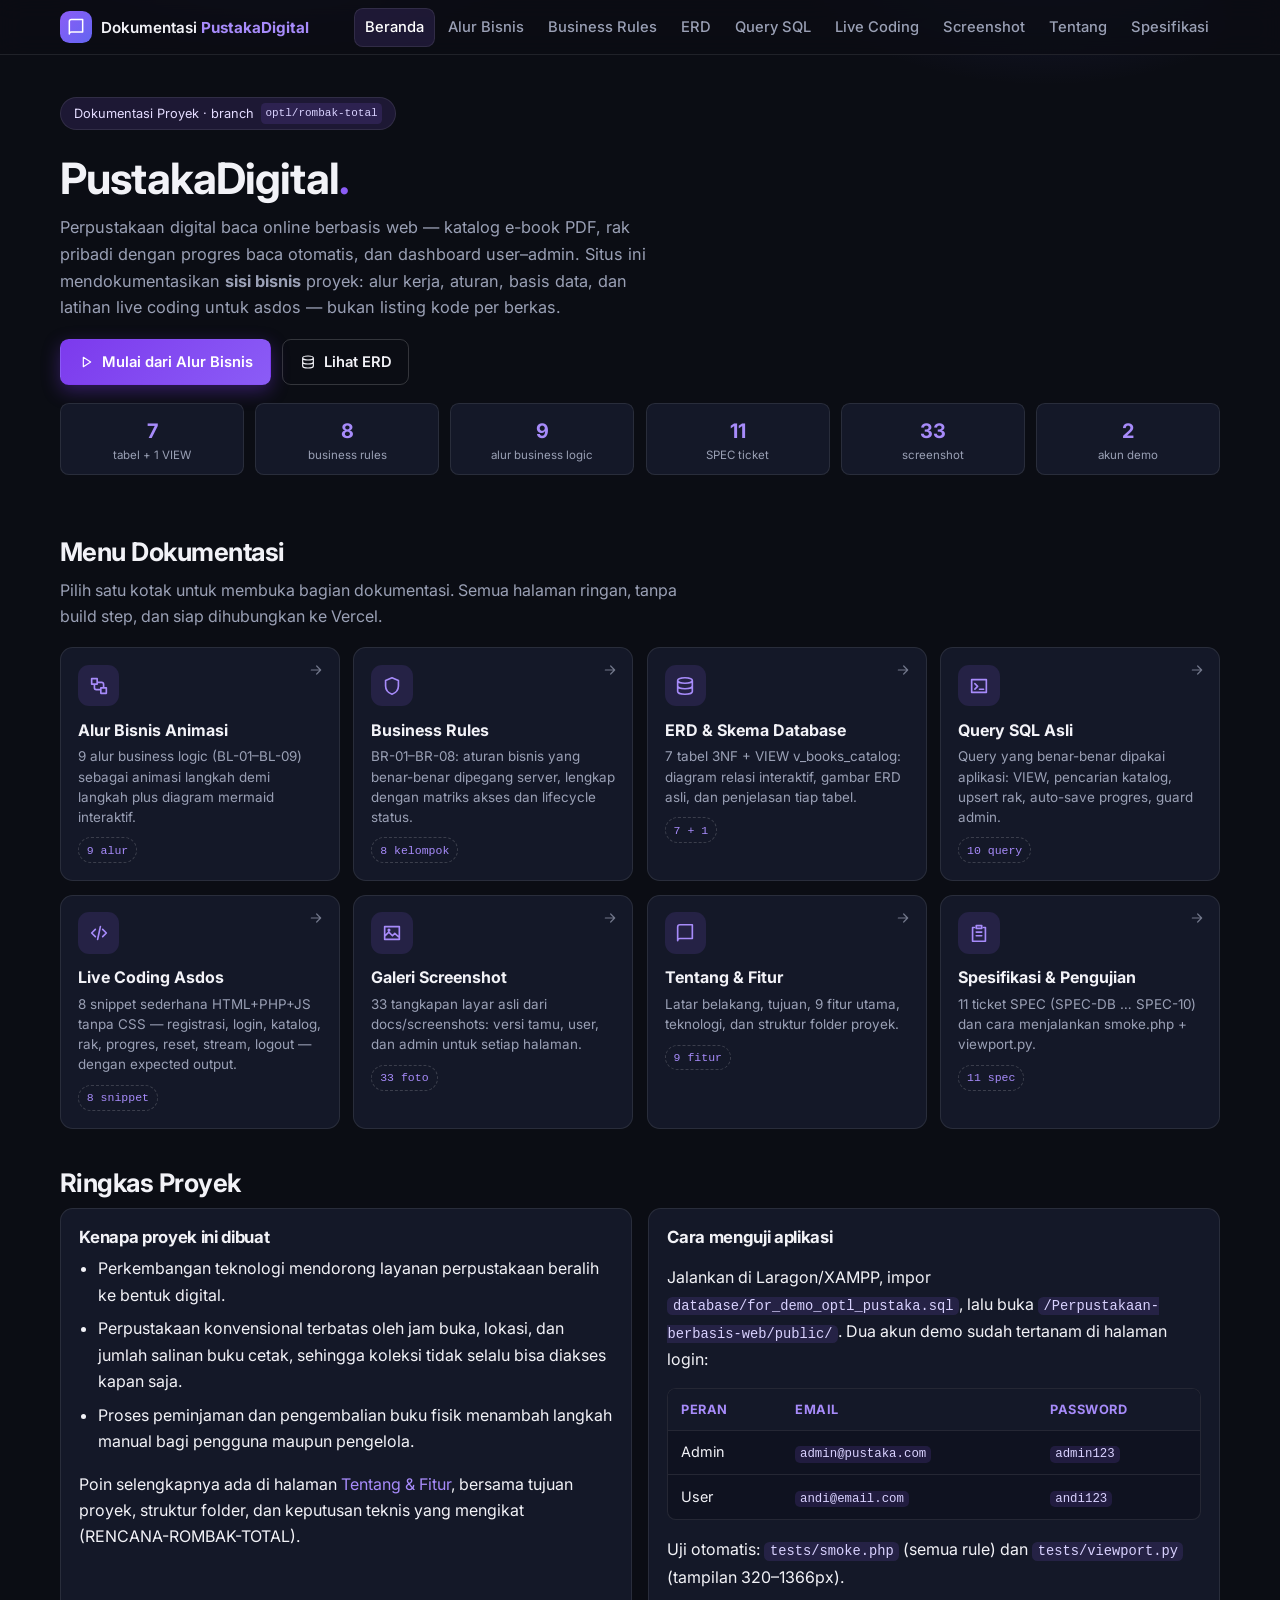
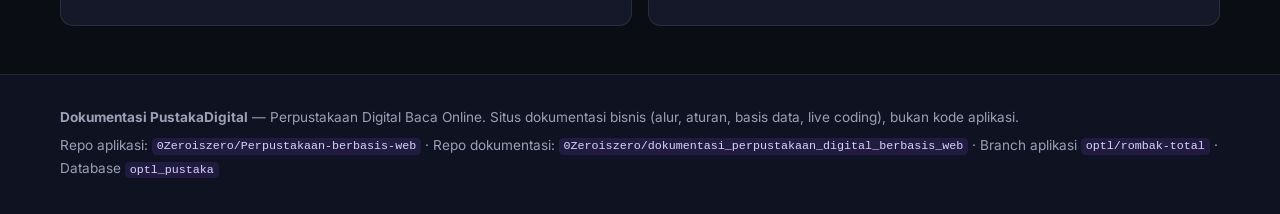
==== index.html @ a7b527aa "initial commit" ====
<!doctype html>
<html lang="id">
<head>
<meta charset="utf-8">
<meta name="viewport" content="width=device-width, initial-scale=1">
<title>Beranda — Dokumentasi PustakaDigital</title>
<meta name="description" content="Dokumentasi bisnis PustakaDigital: alur bisnis animasi, business rules, ERD, query SQL, live coding asdos, dan screenshot.">
<link rel="preconnect" href="https://fonts.googleapis.com">
<link rel="preconnect" href="https://fonts.gstatic.com" crossorigin>
<link rel="stylesheet" href="https://fonts.googleapis.com/css2?family=Inter:wght@400;500;600;700;800&display=swap">
<link rel="stylesheet" href="assets/style.css">
</head>
<body>
<a class="skip" href="#main">Lewati ke konten</a>
<header class="topbar">
  <div class="wrap bar">
    <a class="brand" href="index.html">
      <span class="brand-ic"><svg viewBox="0 0 24 24" width="20" height="20" fill="none" stroke="currentColor" stroke-width="1.8" stroke-linecap="round" stroke-linejoin="round" aria-hidden="true"><path d="M4 5.5A2.5 2.5 0 0 1 6.5 3H20v15H6.5A2.5 2.5 0 0 0 4 20.5zM20 18H6.5A2.5 2.5 0 0 0 4 20.5"/></svg></span>
      <span class="brand-tx">Dokumentasi <b>PustakaDigital</b></span>
    </a>
    <nav class="nav" id="nav" aria-label="Navigasi utama"><a href="index.html" aria-current="page">Beranda</a><a href="alur-bisnis.html">Alur Bisnis</a><a href="business-rules.html">Business Rules</a><a href="erd.html">ERD</a><a href="sql.html">Query SQL</a><a href="live-coding.html">Live Coding</a><a href="screenshots.html">Screenshot</a><a href="tentang.html">Tentang</a><a href="spesifikasi.html">Spesifikasi</a></nav>
    <button class="icon-btn nav-btn" id="navBtn" aria-expanded="false" aria-controls="nav" aria-label="Buka menu"><svg viewBox="0 0 24 24" width="18" height="18" fill="none" stroke="currentColor" stroke-width="1.8" stroke-linecap="round" stroke-linejoin="round" aria-hidden="true"><path d="M4 7h16M4 12h16M4 17h16"/></svg></button>
  </div>
</header>
<main id="main" class="wrap">

<section class="hero">
  <div class="hero-glow" aria-hidden="true"></div>
  <span class="badge-soft">Dokumentasi Proyek · branch <code>optl/rombak-total</code></span>
  <h1>PustakaDigital<span class="dot">.</span></h1>
  <p class="lead">Perpustakaan digital baca online berbasis web — katalog e-book PDF, rak pribadi
  dengan progres baca otomatis, dan dashboard user–admin. Situs ini mendokumentasikan
  <b>sisi bisnis</b> proyek: alur kerja, aturan, basis data, dan latihan live coding untuk asdos —
  bukan listing kode per berkas.</p>
  <div class="hero-cta">
    <a class="btn btn-primary" href="alur-bisnis.html"><svg viewBox="0 0 24 24" width="16" height="16" fill="none" stroke="currentColor" stroke-width="1.8" stroke-linecap="round" stroke-linejoin="round" aria-hidden="true"><path d="m8 5 11 7-11 7z"/></svg> Mulai dari Alur Bisnis</a>
    <a class="btn btn-outline" href="erd.html"><svg viewBox="0 0 24 24" width="16" height="16" fill="none" stroke="currentColor" stroke-width="1.8" stroke-linecap="round" stroke-linejoin="round" aria-hidden="true"><path d="M12 3c4.4 0 8 1.3 8 3s-3.6 3-8 3-8-1.3-8-3 3.6-3 8-3zM4 6v12c0 1.7 3.6 3 8 3s8-1.3 8-3V6M4 12c0 1.7 3.6 3 8 3s8-1.3 8-3"/></svg> Lihat ERD</a>
  </div>
  <div class="stats"><div class="stat"><b>7</b><small>tabel + 1 VIEW</small></div><div class="stat"><b>8</b><small>business rules</small></div><div class="stat"><b>9</b><small>alur business logic</small></div><div class="stat"><b>11</b><small>SPEC ticket</small></div><div class="stat"><b>33</b><small>screenshot</small></div><div class="stat"><b>2</b><small>akun demo</small></div></div>
</section>

<section class="sec">
  <h2>Menu Dokumentasi</h2>
  <p class="lead">Pilih satu kotak untuk membuka bagian dokumentasi. Semua halaman ringan, tanpa build step, dan siap dihubungkan ke Vercel.</p>
  <div class="menu-grid"><a class="menu-card" href="alur-bisnis.html"><span class="mc-ic"><svg viewBox="0 0 24 24" width="22" height="22" fill="none" stroke="currentColor" stroke-width="1.8" stroke-linecap="round" stroke-linejoin="round" aria-hidden="true"><path d="M4 4h6v6H4zM14 14h6v6h-6zM7 10v4a2 2 0 0 0 2 2h5M17 14v-4a2 2 0 0 0-2-2h-5"/></svg></span><span class="mc-tx"><b>Alur Bisnis Animasi</b><small>9 alur business logic (BL-01–BL-09) sebagai animasi langkah demi langkah plus diagram mermaid interaktif.</small></span><span class="mc-badge">9 alur</span><svg viewBox="0 0 24 24" width="16" height="16" fill="none" stroke="currentColor" stroke-width="1.8" stroke-linecap="round" stroke-linejoin="round" aria-hidden="true"><path d="M5 12h14m-6-6 6 6-6 6"/></svg></a><a class="menu-card" href="business-rules.html"><span class="mc-ic"><svg viewBox="0 0 24 24" width="22" height="22" fill="none" stroke="currentColor" stroke-width="1.8" stroke-linecap="round" stroke-linejoin="round" aria-hidden="true"><path d="M12 3 5 6v6c0 4.5 3 7.5 7 9 4-1.5 7-4.5 7-9V6z"/></svg></span><span class="mc-tx"><b>Business Rules</b><small>BR-01–BR-08: aturan bisnis yang benar-benar dipegang server, lengkap dengan matriks akses dan lifecycle status.</small></span><span class="mc-badge">8 kelompok</span><svg viewBox="0 0 24 24" width="16" height="16" fill="none" stroke="currentColor" stroke-width="1.8" stroke-linecap="round" stroke-linejoin="round" aria-hidden="true"><path d="M5 12h14m-6-6 6 6-6 6"/></svg></a><a class="menu-card" href="erd.html"><span class="mc-ic"><svg viewBox="0 0 24 24" width="22" height="22" fill="none" stroke="currentColor" stroke-width="1.8" stroke-linecap="round" stroke-linejoin="round" aria-hidden="true"><path d="M12 3c4.4 0 8 1.3 8 3s-3.6 3-8 3-8-1.3-8-3 3.6-3 8-3zM4 6v12c0 1.7 3.6 3 8 3s8-1.3 8-3V6M4 12c0 1.7 3.6 3 8 3s8-1.3 8-3"/></svg></span><span class="mc-tx"><b>ERD & Skema Database</b><small>7 tabel 3NF + VIEW v_books_catalog: diagram relasi interaktif, gambar ERD asli, dan penjelasan tiap tabel.</small></span><span class="mc-badge">7 + 1</span><svg viewBox="0 0 24 24" width="16" height="16" fill="none" stroke="currentColor" stroke-width="1.8" stroke-linecap="round" stroke-linejoin="round" aria-hidden="true"><path d="M5 12h14m-6-6 6 6-6 6"/></svg></a><a class="menu-card" href="sql.html"><span class="mc-ic"><svg viewBox="0 0 24 24" width="22" height="22" fill="none" stroke="currentColor" stroke-width="1.8" stroke-linecap="round" stroke-linejoin="round" aria-hidden="true"><path d="M4 5h16v14H4zM7.5 9.5l3 3-3 3M12.5 15.5H17"/></svg></span><span class="mc-tx"><b>Query SQL Asli</b><small>Query yang benar-benar dipakai aplikasi: VIEW, pencarian katalog, upsert rak, auto-save progres, guard admin.</small></span><span class="mc-badge">10 query</span><svg viewBox="0 0 24 24" width="16" height="16" fill="none" stroke="currentColor" stroke-width="1.8" stroke-linecap="round" stroke-linejoin="round" aria-hidden="true"><path d="M5 12h14m-6-6 6 6-6 6"/></svg></a><a class="menu-card" href="live-coding.html"><span class="mc-ic"><svg viewBox="0 0 24 24" width="22" height="22" fill="none" stroke="currentColor" stroke-width="1.8" stroke-linecap="round" stroke-linejoin="round" aria-hidden="true"><path d="m8 8-4 4 4 4M16 8l4 4-4 4M13.5 5l-3 14"/></svg></span><span class="mc-tx"><b>Live Coding Asdos</b><small>8 snippet sederhana HTML+PHP+JS tanpa CSS — registrasi, login, katalog, rak, progres, reset, stream, logout — dengan expected output.</small></span><span class="mc-badge">8 snippet</span><svg viewBox="0 0 24 24" width="16" height="16" fill="none" stroke="currentColor" stroke-width="1.8" stroke-linecap="round" stroke-linejoin="round" aria-hidden="true"><path d="M5 12h14m-6-6 6 6-6 6"/></svg></a><a class="menu-card" href="screenshots.html"><span class="mc-ic"><svg viewBox="0 0 24 24" width="22" height="22" fill="none" stroke="currentColor" stroke-width="1.8" stroke-linecap="round" stroke-linejoin="round" aria-hidden="true"><path d="M4 5h16v14H4zM4 15.5 8.5 11l4 4 2.5-2.5L19 16M9.5 8.8a.8.8 0 1 1-1.6 0 .8.8 0 0 1 1.6 0z"/></svg></span><span class="mc-tx"><b>Galeri Screenshot</b><small>33 tangkapan layar asli dari docs/screenshots: versi tamu, user, dan admin untuk setiap halaman.</small></span><span class="mc-badge">33 foto</span><svg viewBox="0 0 24 24" width="16" height="16" fill="none" stroke="currentColor" stroke-width="1.8" stroke-linecap="round" stroke-linejoin="round" aria-hidden="true"><path d="M5 12h14m-6-6 6 6-6 6"/></svg></a><a class="menu-card" href="tentang.html"><span class="mc-ic"><svg viewBox="0 0 24 24" width="22" height="22" fill="none" stroke="currentColor" stroke-width="1.8" stroke-linecap="round" stroke-linejoin="round" aria-hidden="true"><path d="M4 5.5A2.5 2.5 0 0 1 6.5 3H20v15H6.5A2.5 2.5 0 0 0 4 20.5zM20 18H6.5A2.5 2.5 0 0 0 4 20.5"/></svg></span><span class="mc-tx"><b>Tentang & Fitur</b><small>Latar belakang, tujuan, 9 fitur utama, teknologi, dan struktur folder proyek.</small></span><span class="mc-badge">9 fitur</span><svg viewBox="0 0 24 24" width="16" height="16" fill="none" stroke="currentColor" stroke-width="1.8" stroke-linecap="round" stroke-linejoin="round" aria-hidden="true"><path d="M5 12h14m-6-6 6 6-6 6"/></svg></a><a class="menu-card" href="spesifikasi.html"><span class="mc-ic"><svg viewBox="0 0 24 24" width="22" height="22" fill="none" stroke="currentColor" stroke-width="1.8" stroke-linecap="round" stroke-linejoin="round" aria-hidden="true"><path d="M9 4h6v3H9zM7 6H5v15h14V6h-2M9 11h6M9 15h6"/></svg></span><span class="mc-tx"><b>Spesifikasi & Pengujian</b><small>11 ticket SPEC (SPEC-DB … SPEC-10) dan cara menjalankan smoke.php + viewport.py.</small></span><span class="mc-badge">11 spec</span><svg viewBox="0 0 24 24" width="16" height="16" fill="none" stroke="currentColor" stroke-width="1.8" stroke-linecap="round" stroke-linejoin="round" aria-hidden="true"><path d="M5 12h14m-6-6 6 6-6 6"/></svg></a></div>
</section>

<section class="sec">
  <h2>Ringkas Proyek</h2>
  <div class="cols-2">
    <div class="card pad">
      <h3>Kenapa proyek ini dibuat</h3>
      <ul class="plain"><li>Perkembangan teknologi mendorong layanan perpustakaan beralih ke bentuk digital.</li><li>Perpustakaan konvensional terbatas oleh jam buka, lokasi, dan jumlah salinan buku cetak, sehingga koleksi tidak selalu bisa diakses kapan saja.</li><li>Proses peminjaman dan pengembalian buku fisik menambah langkah manual bagi pengguna maupun pengelola.</li></ul>
      <p>Poin selengkapnya ada di halaman <a href="tentang.html">Tentang &amp; Fitur</a>, bersama tujuan
      proyek, struktur folder, dan keputusan teknis yang mengikat (RENCANA-ROMBAK-TOTAL).</p>
    </div>
    <div class="card pad">
      <h3>Cara menguji aplikasi</h3>
      <p>Jalankan di Laragon/XAMPP, impor <code>database/for_demo_optl_pustaka.sql</code>, lalu buka
      <code>/Perpustakaan-berbasis-web/public/</code>. Dua akun demo sudah tertanam di halaman login:</p>
      <div class="table-wrap"><table>
        <thead><tr><th>Peran</th><th>Email</th><th>Password</th></tr></thead>
        <tbody>
          <tr><td>Admin</td><td><code>admin@pustaka.com</code></td><td><code>admin123</code></td></tr>
          <tr><td>User</td><td><code>andi@email.com</code></td><td><code>andi123</code></td></tr>
        </tbody>
      </table></div>
      <p>Uji otomatis: <code>tests/smoke.php</code> (semua rule) dan <code>tests/viewport.py</code> (tampilan 320–1366px).</p>
    </div>
  </div>
</section>
</main>
<footer class="foot">
  <div class="wrap foot-in">
    <p><b>Dokumentasi PustakaDigital</b> — Perpustakaan Digital Baca Online. Situs dokumentasi bisnis (alur, aturan, basis data, live coding), bukan kode aplikasi.</p>
    <p>Repo aplikasi: <code>0Zeroiszero/Perpustakaan-berbasis-web</code> · Repo dokumentasi: <code>0Zeroiszero/dokumentasi_perpustakaan_digital_berbasis_web</code> · Branch aplikasi <code>optl/rombak-total</code> · Database <code>optl_pustaka</code></p>
  </div>
</footer>
<button class="to-top" id="toTop" aria-label="Kembali ke atas"><svg viewBox="0 0 24 24" width="18" height="18" fill="none" stroke="currentColor" stroke-width="1.8" stroke-linecap="round" stroke-linejoin="round" aria-hidden="true"><path d="m5 12 7-7 7 7M12 5v14"/></svg></button>
<script src="assets/vendor/mermaid.min.js"></script>
<script src="assets/vendor/highlight.min.js"></script>
<script src="assets/app.js"></script>

</body>
</html>
---- assets/style.css ----
/* Dokumentasi PustakaDigital — shadcn-style dark violet, MOBILE-FIRST */
:root{
  --bg:#0b0d14; --bg2:#0f1220;
  --card:#141828; --card2:#1a1e33;
  --fg:#f2f2f7; --muted:#9aa0b5;
  --border:rgba(255,255,255,.09); --border2:rgba(255,255,255,.17);
  --primary:#8b5cf6; --primary-strong:#7c3aed; --primary-soft:rgba(139,92,246,.14);
  --secondary:#6366f1; --accent:#a78bfa;
  --ok:#34d399; --danger:#f87171; --warn:#fbbf24;
  --radius:.8rem; --radius-sm:.55rem;
  --font:'Inter',ui-sans-serif,system-ui,-apple-system,'Segoe UI',Roboto,sans-serif;
  --mono:ui-monospace,'Cascadia Mono','JetBrains Mono',Menlo,Consolas,monospace;
  --shadow:0 12px 34px rgba(0,0,0,.4);
}
*{box-sizing:border-box}
html{scroll-behavior:smooth}
body{margin:0;background:var(--bg);color:var(--fg);font-family:var(--font);
  font-size:16px;line-height:1.65;-webkit-font-smoothing:antialiased;overflow-wrap:break-word}
img{max-width:100%;height:auto}
a{color:var(--accent);text-decoration:none}
a:hover{text-decoration:underline}
code{font-family:var(--mono);font-size:.86em;background:var(--primary-soft);
  color:#d9d2ff;padding:.12em .4em;border-radius:.4em;word-break:break-word}
pre>code{background:none;padding:0;word-break:normal}
h1,h2,h3{line-height:1.25;letter-spacing:-.02em}
h1{font-size:clamp(1.7rem,6.5vw,2.7rem);margin:.2em 0}
h2{font-size:clamp(1.25rem,4.5vw,1.6rem);margin:0 0 .35em}
h3{font-size:1.05rem;margin:0 0 .4em}
:focus-visible{outline:2px solid var(--primary);outline-offset:2px;border-radius:.3em}
@media (prefers-reduced-motion: reduce){
  *,*::before,*::after{animation:none!important;transition:none!important}
  html{scroll-behavior:auto}
}
.wrap{width:min(1160px,100% - 2.4rem);margin-inline:auto}
.skip{position:absolute;left:-999px;top:0;background:var(--primary);color:#fff;
  padding:.6em 1em;border-radius:0 0 var(--radius-sm) 0;z-index:100}
.skip:focus{left:0}

/* ---------- topbar & nav (mobile sheet) ---------- */
.topbar{position:sticky;top:0;z-index:60;background:color-mix(in srgb,var(--bg) 82%,transparent);
  backdrop-filter:blur(12px);border-bottom:1px solid var(--border)}
.bar{display:flex;align-items:center;gap:.6rem;min-height:3.4rem}
.brand{display:flex;align-items:center;gap:.55rem;color:var(--fg);font-weight:600;flex:1;min-width:0}
.brand-tx{white-space:nowrap;overflow:hidden;text-overflow:ellipsis;font-size:.95rem}
.brand b{color:var(--accent)}
.brand-ic{display:grid;place-items:center;width:2rem;height:2rem;border-radius:.6rem;
  background:linear-gradient(135deg,var(--primary),var(--secondary));color:#fff;flex:none}
.icon-btn{display:grid;place-items:center;width:2.5rem;height:2.5rem;border-radius:var(--radius-sm);
  border:1px solid var(--border);background:var(--card);color:var(--fg);cursor:pointer}
.nav{display:none}
.nav a{display:block;padding:.7rem 1rem;border-radius:var(--radius-sm);color:var(--muted);font-weight:500}
.nav a:hover{color:var(--fg);background:var(--card);text-decoration:none}
.nav a[aria-current="page"]{color:#fff;background:var(--primary-soft);box-shadow:inset 0 0 0 1px var(--border)}
.nav-btn{display:grid}
.nav.open{display:flex;position:absolute;top:100%;left:0;right:0;flex-direction:column;
  background:var(--bg2);border-bottom:1px solid var(--border);padding:.6rem 1.2rem 1rem;
  box-shadow:var(--shadow)}
@media (min-width:960px){
  .nav{display:flex;flex-wrap:wrap;gap:.1rem;margin-left:auto}
  .nav a{padding:.45rem .7rem;font-size:.92rem}
  .nav-btn{display:none}
}

/* ---------- hero ---------- */
.hero{position:relative;padding:2.6rem 0 1.4rem;text-align:left}
.hero-glow{position:absolute;inset:-40% 0 auto;height:420px;z-index:-1;pointer-events:none;
  background:radial-gradient(520px 260px at 18% 0%,rgba(139,92,246,.28),transparent 65%),
             radial-gradient(420px 240px at 85% 12%,rgba(99,102,241,.18),transparent 65%)}
.badge-soft{display:inline-flex;align-items:center;gap:.45rem;font-size:.8rem;color:#e4dcff;
  background:var(--primary-soft);border:1px solid var(--border);padding:.3rem .8rem;
  border-radius:999px;margin-bottom:.8rem}
.dot{color:var(--primary)}
.lead{color:var(--muted);max-width:62ch;margin:.3em 0 .9em}
.hero .lead{font-size:1.02rem}
.hero-cta{display:flex;flex-wrap:wrap;gap:.7rem;margin:1.1rem 0 .4rem}

/* ---------- buttons & chips ---------- */
.btn{display:inline-flex;align-items:center;gap:.5rem;padding:.62rem 1.05rem;border-radius:var(--radius-sm);
  font-weight:600;font-size:.92rem;border:1px solid transparent;cursor:pointer;color:var(--fg)}
.btn:hover{text-decoration:none}
.btn-primary{background:linear-gradient(135deg,var(--primary-strong),var(--primary));color:#fff;
  box-shadow:0 6px 18px rgba(124,58,237,.35)}
.btn-primary:hover{filter:brightness(1.1)}
.btn-outline{border-color:var(--border2);background:transparent}
.btn-outline:hover{background:var(--card)}
.btn-sm{padding:.42rem .8rem;font-size:.85rem}
.chip{display:inline-flex;align-items:center;gap:.35rem;padding:.35rem .7rem;border-radius:999px;
  border:1px solid var(--border);background:var(--card);color:var(--muted);font-size:.82rem;
  font-weight:500;cursor:pointer}
.chip:hover{color:var(--fg);border-color:var(--border2)}
.chip.active{background:var(--primary-soft);color:#e4dcff;border-color:var(--primary)}
.badge{display:inline-block;background:var(--primary-soft);color:#e4dcff;border:1px solid transparent;
  font-family:var(--mono);font-size:.78rem;font-weight:700;padding:.2rem .55rem;border-radius:.45rem}

/* ---------- sections & cards ---------- */
.sec{margin:2.4rem 0}
.cols-2{display:grid;gap:1rem;grid-template-columns:1fr}
.grid-2{display:grid;gap:1rem;grid-template-columns:1fr}
.cols-2>*,.grid-2>*,.flow-steps li,.codebox,.table-wrap{min-width:0}
.card{background:var(--card);border:1px solid var(--border);border-radius:var(--radius)}
.card.pad{padding:1.15rem}
@media (min-width:760px){.cols-2{grid-template-columns:1fr 1fr}.grid-2{grid-template-columns:1fr 1fr}}
.muted{color:var(--muted)} .small{font-size:.85rem}
.plain{margin:.4rem 0;padding-left:1.15rem}
.plain li{margin:.45rem 0}
.stats{display:grid;grid-template-columns:repeat(3,1fr);gap:.7rem;margin-top:1.1rem}
@media (min-width:760px){.stats{grid-template-columns:repeat(6,1fr)}}
.stat{background:var(--card);border:1px solid var(--border);border-radius:var(--radius-sm);
  padding:.7rem .5rem;text-align:center}
.stat b{display:block;font-size:1.25rem;color:var(--accent)}
.stat small{color:var(--muted);font-size:.72rem;line-height:1.3;display:block}
.stat-sm b{font-size:1.05rem}

/* ---------- menu grid (kotak-kotak) ---------- */
.menu-grid{display:grid;gap:.85rem;grid-template-columns:1fr;margin-top:1.1rem}
@media (min-width:560px){.menu-grid{grid-template-columns:1fr 1fr}}
@media (min-width:980px){.menu-grid{grid-template-columns:repeat(4,1fr)}}
.menu-card{display:flex;flex-direction:column;gap:.65rem;background:var(--card);
  border:1px solid var(--border);border-radius:var(--radius);padding:1.05rem;color:var(--fg);
  transition:transform .18s,border-color .18s,box-shadow .18s;position:relative}
.menu-card:hover{text-decoration:none;transform:translateY(-3px);border-color:var(--primary);
  box-shadow:0 10px 26px rgba(124,58,237,.22)}
.menu-card>svg{position:absolute;top:.9rem;right:.9rem;color:var(--muted);opacity:.7}
.mc-ic{display:grid;place-items:center;width:2.6rem;height:2.6rem;border-radius:.7rem;
  background:var(--primary-soft);color:var(--accent)}
.mc-tx b{display:block;font-size:1rem}
.mc-tx small{color:var(--muted);font-size:.84rem;line-height:1.5;display:block;margin-top:.2rem}
.mc-badge{align-self:flex-start;font-family:var(--mono);font-size:.72rem;color:var(--accent);
  border:1px dashed var(--border2);padding:.15rem .5rem;border-radius:999px}

/* ---------- breadcrumbs & page head ---------- */
.crumbs{padding-top:1.4rem;font-size:.85rem;color:var(--muted)}
.crumbs .sep{margin:0 .45rem;opacity:.5}
.page-head{padding:.5rem 0 1rem;border-bottom:1px solid var(--border);margin-bottom:1.6rem}
.page-head h1{font-size:clamp(1.45rem,5.5vw,2.1rem)}

/* ---------- tables ---------- */
.table-wrap{overflow-x:auto;border:1px solid var(--border);border-radius:var(--radius-sm);
  background:var(--bg2);margin:.9rem 0}
table{border-collapse:collapse;width:100%;font-size:.9rem;min-width:520px}
th,td{padding:.6rem .8rem;text-align:left;border-bottom:1px solid var(--border);vertical-align:top}
th{color:var(--accent);font-size:.8rem;text-transform:uppercase;letter-spacing:.04em;background:var(--card)}
tbody tr:last-child td{border-bottom:none}
tbody tr:hover td{background:rgba(139,92,246,.05)}

/* ---------- code ---------- */
.codebox{position:relative;background:#0d0f1a;border:1px solid var(--border);
  border-radius:var(--radius-sm);margin:.9rem 0}
.codebox pre{margin:0;padding:1rem;overflow-x:auto;font-family:var(--mono);font-size:.83rem;line-height:1.6}
.code-fn{position:absolute;top:.45rem;left:4.6rem;font-family:var(--mono);font-size:.72rem;color:var(--muted)}
.copy{position:absolute;top:.5rem;right:.55rem;z-index:2}
.copy.ok{color:var(--ok);border-color:var(--ok)}
/* token warna highlight.js — violet dark */
.hljs-keyword,.hljs-selector-tag,.hljs-built_in{color:#c4b5fd}
.hljs-string,.hljs-attr,.hljs-symbol{color:#86efac}
.hljs-comment,.hljs-quote{color:#6b7290;font-style:italic}
.hljs-number,.hljs-literal{color:#fcd34d}
.hljs-title,.hljs-name,.hljs-function .hljs-title,.hljs-tag{color:#93c5fd}
.hljs-variable,.hljs-template-variable{color:#f0abfc}
.hljs-type,.hljs-meta{color:#7dd3fc}
.hljs-emphasis{font-style:italic}.hljs-strong{font-weight:700}

/* ---------- browser frame (expected output) ---------- */
.term{border:1px solid var(--border);border-radius:var(--radius-sm);overflow:hidden;margin:.9rem 0}
.term-bar{display:flex;align-items:center;gap:.4rem;background:var(--card2);
  padding:.5rem .8rem;border-bottom:1px solid var(--border)}
.term-bar i{width:.65rem;height:.65rem;border-radius:50%;background:var(--border2)}
.term-bar i:first-child{background:#f87171}.term-bar i:nth-child(2){background:#fbbf24}
.term-bar i:nth-child(3){background:#34d399}
.term-bar span{margin-left:.5rem;font-family:var(--mono);font-size:.74rem;color:var(--muted);
  white-space:nowrap;overflow:hidden;text-overflow:ellipsis}
.term-body{background:#fff;color:#111;padding:1rem 1.1rem;font-family:Times,'Times New Roman',serif;
  font-size:1rem;overflow-x:auto}
.term-body table{min-width:0;font-size:.92rem;color:#111}
.term-body th,.term-body td{border-color:#bbb;color:#111}
.term-body th{background:#eee;text-transform:none;letter-spacing:0;font-size:.85rem}
.term-body h2{font-size:1.3rem;color:#111}
.term-body input,.term-body select,.term-body button{font-size:.95rem}

/* ---------- tabs ---------- */
.tabs{margin-top:.6rem}
.tab-btns{display:flex;flex-wrap:wrap;gap:.45rem;margin-bottom:.4rem}
.tab-p{display:none}
.tab-p.active{display:block}

/* ---------- flow player ---------- */
.flow{margin:1.3rem 0}
.flow-head h2{margin:.45rem 0 .25rem;font-size:1.2rem}
.flow-ctrl{display:flex;align-items:center;gap:.6rem;flex-wrap:wrap;margin:.8rem 0}
.f-progress{flex:1;min-width:120px;height:.45rem;border-radius:999px;background:var(--card2);
  border:1px solid var(--border);overflow:hidden}
.f-bar{height:100%;width:0;background:linear-gradient(90deg,var(--secondary),var(--primary));
  transition:width .45s ease}
.flow-steps{list-style:none;margin:.4rem 0 0;padding:0;position:relative}
.flow-steps::before{content:"";position:absolute;left:1.05rem;top:.4rem;bottom:.4rem;width:2px;
  background:var(--border);z-index:0}
.step{position:relative;display:flex;gap:.85rem;padding:.5rem .55rem .5rem 0;
  border-radius:var(--radius-sm);transition:background .25s}
.step-num{position:relative;z-index:1;display:grid;place-items:center;flex:none;width:2.1rem;height:2.1rem;
  border-radius:50%;background:var(--card2);border:1px solid var(--border2);
  font-family:var(--mono);font-size:.8rem;font-weight:700;color:var(--muted);transition:.25s}
.step-tx{flex:1;min-width:0;padding-top:.2rem;font-size:.93rem;color:var(--muted);
  transition:color .25s;overflow-wrap:anywhere}
.step-ok{display:none;align-self:center;margin-left:auto;color:var(--ok)}
.step.done .step-ok{display:block}
.step.done .step-num{background:rgba(52,211,153,.15);border-color:var(--ok);color:var(--ok)}
.step.done .step-tx{color:var(--fg)}
.step.active{background:var(--primary-soft);box-shadow:inset 0 0 0 1px var(--primary)}
.step.active .step-num{background:var(--primary-strong);border-color:var(--accent);color:#fff;
  box-shadow:0 0 0 4px rgba(139,92,246,.18)}
.step.active .step-tx{color:#fff}
@media (min-width:900px){
  .flow-steps{display:grid;grid-template-columns:1fr 1fr;gap:.15rem 1.6rem}
  .flow-steps::before{display:none}
  .step{border:1px solid var(--border);background:var(--bg2);padding:.75rem .9rem}
  .step.active{border-color:var(--primary)}
  .step-num{width:1.8rem;height:1.8rem}
}

/* ---------- mermaid diagram ---------- */
.diag{margin:1rem 0 0;position:relative}
.diag-tools{display:flex;gap:.4rem;position:absolute;top:.5rem;right:.6rem;z-index:5;
  background:color-mix(in srgb,var(--bg) 70%,transparent);padding:.3rem;border-radius:999px;
  border:1px solid var(--border)}
.diag-tools .chip{padding:.3rem .55rem}
.diag-scroll{overflow:auto;border:1px solid var(--border);border-radius:var(--radius-sm);
  background:var(--bg2);max-height:640px}
.diag-inner{padding:.8rem;transform-origin:0 0;cursor:grab;min-width:100%}
.diag-inner:active{cursor:grabbing}
.diag figcaption{font-size:.8rem;margin-top:.45rem}
.diag.open{position:fixed;inset:1rem;z-index:90;background:var(--bg);border-radius:var(--radius);
  box-shadow:var(--shadow);padding:.7rem;display:flex;flex-direction:column}
.diag.open .diag-scroll{flex:1;max-height:none}
.mermaid{margin:0;display:grid;place-items:center}
.mermaid svg{max-width:100%}

/* ---------- accordion (BR) ---------- */
.accs{display:grid;gap:.7rem}
.acc{background:var(--card);border:1px solid var(--border);border-radius:var(--radius);overflow:hidden}
.acc summary{display:flex;align-items:center;gap:.7rem;padding:.9rem 1rem;cursor:pointer;
  list-style:none;font-size:.98rem}
.acc summary::-webkit-details-marker{display:none}
.acc summary>svg{margin-left:auto;transition:transform .25s;color:var(--muted)}
.acc[open] summary>svg{transform:rotate(180deg)}
.acc-n{margin-left:auto;margin-right:.4rem;font-size:.75rem;color:var(--muted);
  border:1px solid var(--border);border-radius:999px;padding:.1rem .55rem}
.acc[open] summary{border-bottom:1px solid var(--border);background:var(--bg2)}
.acc-body{padding:.5rem 1rem 1rem}
.rule-list{list-style:none;margin:0;padding:0}
.rule-list li{padding:.6rem .2rem;border-bottom:1px dashed var(--border)}
.rule-list li:last-child{border-bottom:none}
.rule-list code{white-space:nowrap}
.rule-list p{display:inline;margin:0;color:var(--muted)}
.rule-list p{display:block;margin-top:.2rem;color:var(--fg);font-size:.93rem}
.dec p{color:var(--muted)!important}

/* ---------- gallery ---------- */
.gchips{display:flex;gap:.45rem;flex-wrap:wrap;margin:.4rem 0 1rem}
.shots{display:grid;gap:.9rem;grid-template-columns:1fr 1fr}
@media (min-width:760px){.shots{grid-template-columns:repeat(3,1fr)}}
@media (min-width:1080px){.shots{grid-template-columns:repeat(4,1fr)}}
.shot{margin:0;display:none;flex-direction:column;gap:.45rem}
.shot.show{display:flex}
.shot-open{padding:0;border:1px solid var(--border);border-radius:var(--radius-sm);
  overflow:hidden;background:var(--card);cursor:zoom-in;display:block}
.shot-open img{display:block;width:100%;aspect-ratio:16/10;object-fit:cover;object-position:top center;
  transition:transform .25s}
.shot-open:hover img{transform:scale(1.03)}
.shot figcaption{font-size:.76rem;color:var(--muted);line-height:1.45}
.shot figcaption b{display:block;color:var(--fg);font-family:var(--mono);font-size:.72rem;font-weight:600}
.shot-card{margin:0;border:1px solid var(--border);border-radius:var(--radius);overflow:hidden;
  background:var(--card)}
.shot-card img{display:block;width:100%}
.shot-card figcaption{padding:.6rem .8rem;font-size:.8rem;color:var(--muted);background:var(--card)}

/* ---------- lightbox ---------- */
.lightbox{position:fixed;inset:0;z-index:95;background:rgba(5,6,10,.9);backdrop-filter:blur(6px);
  display:grid;place-items:center;padding:1rem}
.lightbox[hidden]{display:none}
.lightbox img{max-width:min(1100px,100%);max-height:80vh;border-radius:var(--radius-sm);
  border:1px solid var(--border2)}
.lb-cap{max-width:720px;text-align:center}
.lb-close{position:absolute;top:1rem;right:1rem}

/* ---------- snippets & misc ---------- */
.snippet{margin:1.3rem 0}
.sn-head h2{font-size:1.15rem;margin:.45rem 0 .3rem}
.map-note{display:flex;align-items:flex-start;gap:.45rem;font-size:.8rem;color:var(--accent);
  background:var(--primary-soft);border-radius:var(--radius-sm);padding:.5rem .7rem;margin:.6rem 0 0}
.sql-card{margin:1.2rem 0}
.sql-head{display:flex;flex-wrap:wrap;gap:.5rem 1rem;align-items:baseline;justify-content:space-between}
.sql-head h2{font-size:1.08rem;margin:0}
.spec header{display:flex;align-items:flex-start;gap:.6rem;margin-bottom:.5rem}
.spec h3{margin:0}
.tbl-card h3{color:var(--accent)}
.fit h3{color:var(--accent)}
.foot{border-top:1px solid var(--border);margin-top:3rem;padding:1.6rem 0 2.2rem;background:var(--bg2)}
.foot-in p{margin:.35rem 0;color:var(--muted);font-size:.85rem}
.to-top{position:fixed;right:1rem;bottom:1rem;z-index:70;display:none;border-radius:50%;
  width:2.7rem;height:2.7rem;border:1px solid var(--border2);background:var(--card);color:var(--fg);
  cursor:pointer;box-shadow:var(--shadow)}
.to-top.show{display:grid;place-items:center}
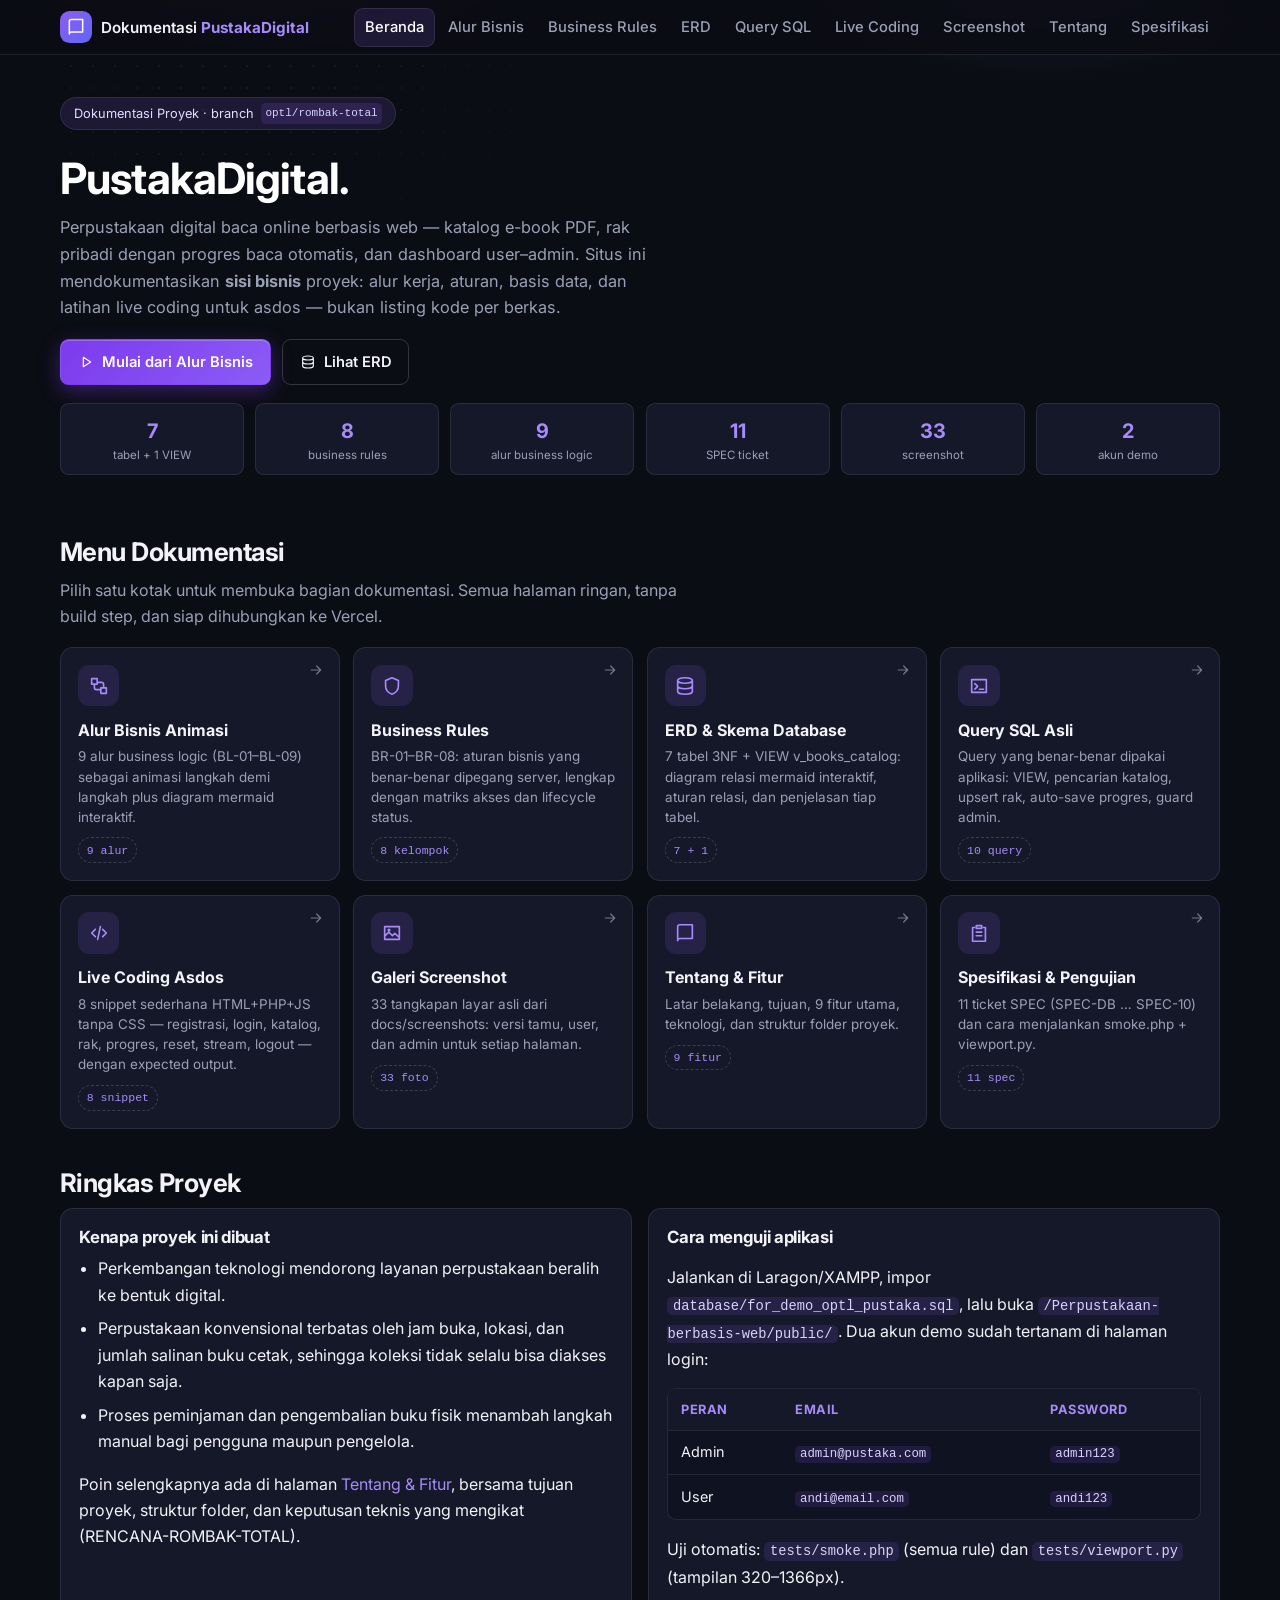
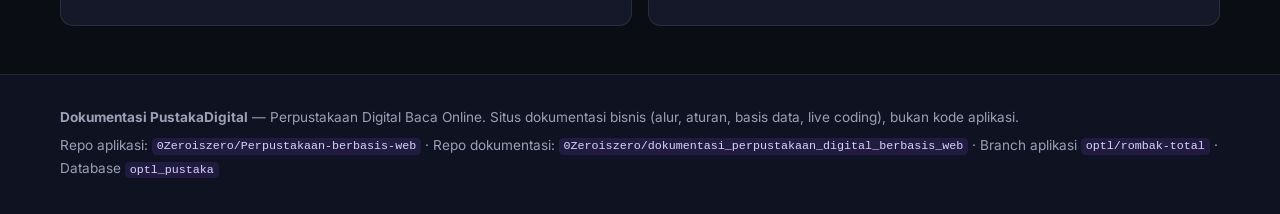
==== commit 1d466ebb: "fix" ====
--- a/index.html
+++ b/index.html
@@ -39,13 +39,13 @@
   <div class="stats"><div class="stat"><b>7</b><small>tabel + 1 VIEW</small></div><div class="stat"><b>8</b><small>business rules</small></div><div class="stat"><b>9</b><small>alur business logic</small></div><div class="stat"><b>11</b><small>SPEC ticket</small></div><div class="stat"><b>33</b><small>screenshot</small></div><div class="stat"><b>2</b><small>akun demo</small></div></div>
 </section>
 
-<section class="sec">
+<section class="sec" id="menu">
   <h2>Menu Dokumentasi</h2>
   <p class="lead">Pilih satu kotak untuk membuka bagian dokumentasi. Semua halaman ringan, tanpa build step, dan siap dihubungkan ke Vercel.</p>
-  <div class="menu-grid"><a class="menu-card" href="alur-bisnis.html"><span class="mc-ic"><svg viewBox="0 0 24 24" width="22" height="22" fill="none" stroke="currentColor" stroke-width="1.8" stroke-linecap="round" stroke-linejoin="round" aria-hidden="true"><path d="M4 4h6v6H4zM14 14h6v6h-6zM7 10v4a2 2 0 0 0 2 2h5M17 14v-4a2 2 0 0 0-2-2h-5"/></svg></span><span class="mc-tx"><b>Alur Bisnis Animasi</b><small>9 alur business logic (BL-01–BL-09) sebagai animasi langkah demi langkah plus diagram mermaid interaktif.</small></span><span class="mc-badge">9 alur</span><svg viewBox="0 0 24 24" width="16" height="16" fill="none" stroke="currentColor" stroke-width="1.8" stroke-linecap="round" stroke-linejoin="round" aria-hidden="true"><path d="M5 12h14m-6-6 6 6-6 6"/></svg></a><a class="menu-card" href="business-rules.html"><span class="mc-ic"><svg viewBox="0 0 24 24" width="22" height="22" fill="none" stroke="currentColor" stroke-width="1.8" stroke-linecap="round" stroke-linejoin="round" aria-hidden="true"><path d="M12 3 5 6v6c0 4.5 3 7.5 7 9 4-1.5 7-4.5 7-9V6z"/></svg></span><span class="mc-tx"><b>Business Rules</b><small>BR-01–BR-08: aturan bisnis yang benar-benar dipegang server, lengkap dengan matriks akses dan lifecycle status.</small></span><span class="mc-badge">8 kelompok</span><svg viewBox="0 0 24 24" width="16" height="16" fill="none" stroke="currentColor" stroke-width="1.8" stroke-linecap="round" stroke-linejoin="round" aria-hidden="true"><path d="M5 12h14m-6-6 6 6-6 6"/></svg></a><a class="menu-card" href="erd.html"><span class="mc-ic"><svg viewBox="0 0 24 24" width="22" height="22" fill="none" stroke="currentColor" stroke-width="1.8" stroke-linecap="round" stroke-linejoin="round" aria-hidden="true"><path d="M12 3c4.4 0 8 1.3 8 3s-3.6 3-8 3-8-1.3-8-3 3.6-3 8-3zM4 6v12c0 1.7 3.6 3 8 3s8-1.3 8-3V6M4 12c0 1.7 3.6 3 8 3s8-1.3 8-3"/></svg></span><span class="mc-tx"><b>ERD & Skema Database</b><small>7 tabel 3NF + VIEW v_books_catalog: diagram relasi interaktif, gambar ERD asli, dan penjelasan tiap tabel.</small></span><span class="mc-badge">7 + 1</span><svg viewBox="0 0 24 24" width="16" height="16" fill="none" stroke="currentColor" stroke-width="1.8" stroke-linecap="round" stroke-linejoin="round" aria-hidden="true"><path d="M5 12h14m-6-6 6 6-6 6"/></svg></a><a class="menu-card" href="sql.html"><span class="mc-ic"><svg viewBox="0 0 24 24" width="22" height="22" fill="none" stroke="currentColor" stroke-width="1.8" stroke-linecap="round" stroke-linejoin="round" aria-hidden="true"><path d="M4 5h16v14H4zM7.5 9.5l3 3-3 3M12.5 15.5H17"/></svg></span><span class="mc-tx"><b>Query SQL Asli</b><small>Query yang benar-benar dipakai aplikasi: VIEW, pencarian katalog, upsert rak, auto-save progres, guard admin.</small></span><span class="mc-badge">10 query</span><svg viewBox="0 0 24 24" width="16" height="16" fill="none" stroke="currentColor" stroke-width="1.8" stroke-linecap="round" stroke-linejoin="round" aria-hidden="true"><path d="M5 12h14m-6-6 6 6-6 6"/></svg></a><a class="menu-card" href="live-coding.html"><span class="mc-ic"><svg viewBox="0 0 24 24" width="22" height="22" fill="none" stroke="currentColor" stroke-width="1.8" stroke-linecap="round" stroke-linejoin="round" aria-hidden="true"><path d="m8 8-4 4 4 4M16 8l4 4-4 4M13.5 5l-3 14"/></svg></span><span class="mc-tx"><b>Live Coding Asdos</b><small>8 snippet sederhana HTML+PHP+JS tanpa CSS — registrasi, login, katalog, rak, progres, reset, stream, logout — dengan expected output.</small></span><span class="mc-badge">8 snippet</span><svg viewBox="0 0 24 24" width="16" height="16" fill="none" stroke="currentColor" stroke-width="1.8" stroke-linecap="round" stroke-linejoin="round" aria-hidden="true"><path d="M5 12h14m-6-6 6 6-6 6"/></svg></a><a class="menu-card" href="screenshots.html"><span class="mc-ic"><svg viewBox="0 0 24 24" width="22" height="22" fill="none" stroke="currentColor" stroke-width="1.8" stroke-linecap="round" stroke-linejoin="round" aria-hidden="true"><path d="M4 5h16v14H4zM4 15.5 8.5 11l4 4 2.5-2.5L19 16M9.5 8.8a.8.8 0 1 1-1.6 0 .8.8 0 0 1 1.6 0z"/></svg></span><span class="mc-tx"><b>Galeri Screenshot</b><small>33 tangkapan layar asli dari docs/screenshots: versi tamu, user, dan admin untuk setiap halaman.</small></span><span class="mc-badge">33 foto</span><svg viewBox="0 0 24 24" width="16" height="16" fill="none" stroke="currentColor" stroke-width="1.8" stroke-linecap="round" stroke-linejoin="round" aria-hidden="true"><path d="M5 12h14m-6-6 6 6-6 6"/></svg></a><a class="menu-card" href="tentang.html"><span class="mc-ic"><svg viewBox="0 0 24 24" width="22" height="22" fill="none" stroke="currentColor" stroke-width="1.8" stroke-linecap="round" stroke-linejoin="round" aria-hidden="true"><path d="M4 5.5A2.5 2.5 0 0 1 6.5 3H20v15H6.5A2.5 2.5 0 0 0 4 20.5zM20 18H6.5A2.5 2.5 0 0 0 4 20.5"/></svg></span><span class="mc-tx"><b>Tentang & Fitur</b><small>Latar belakang, tujuan, 9 fitur utama, teknologi, dan struktur folder proyek.</small></span><span class="mc-badge">9 fitur</span><svg viewBox="0 0 24 24" width="16" height="16" fill="none" stroke="currentColor" stroke-width="1.8" stroke-linecap="round" stroke-linejoin="round" aria-hidden="true"><path d="M5 12h14m-6-6 6 6-6 6"/></svg></a><a class="menu-card" href="spesifikasi.html"><span class="mc-ic"><svg viewBox="0 0 24 24" width="22" height="22" fill="none" stroke="currentColor" stroke-width="1.8" stroke-linecap="round" stroke-linejoin="round" aria-hidden="true"><path d="M9 4h6v3H9zM7 6H5v15h14V6h-2M9 11h6M9 15h6"/></svg></span><span class="mc-tx"><b>Spesifikasi & Pengujian</b><small>11 ticket SPEC (SPEC-DB … SPEC-10) dan cara menjalankan smoke.php + viewport.py.</small></span><span class="mc-badge">11 spec</span><svg viewBox="0 0 24 24" width="16" height="16" fill="none" stroke="currentColor" stroke-width="1.8" stroke-linecap="round" stroke-linejoin="round" aria-hidden="true"><path d="M5 12h14m-6-6 6 6-6 6"/></svg></a></div>
+  <div class="menu-grid"><a class="menu-card" href="alur-bisnis.html"><span class="mc-ic"><svg viewBox="0 0 24 24" width="22" height="22" fill="none" stroke="currentColor" stroke-width="1.8" stroke-linecap="round" stroke-linejoin="round" aria-hidden="true"><path d="M4 4h6v6H4zM14 14h6v6h-6zM7 10v4a2 2 0 0 0 2 2h5M17 14v-4a2 2 0 0 0-2-2h-5"/></svg></span><span class="mc-tx"><b>Alur Bisnis Animasi</b><small>9 alur business logic (BL-01–BL-09) sebagai animasi langkah demi langkah plus diagram mermaid interaktif.</small></span><span class="mc-badge">9 alur</span><svg viewBox="0 0 24 24" width="16" height="16" fill="none" stroke="currentColor" stroke-width="1.8" stroke-linecap="round" stroke-linejoin="round" aria-hidden="true"><path d="M5 12h14m-6-6 6 6-6 6"/></svg></a><a class="menu-card" href="business-rules.html"><span class="mc-ic"><svg viewBox="0 0 24 24" width="22" height="22" fill="none" stroke="currentColor" stroke-width="1.8" stroke-linecap="round" stroke-linejoin="round" aria-hidden="true"><path d="M12 3 5 6v6c0 4.5 3 7.5 7 9 4-1.5 7-4.5 7-9V6z"/></svg></span><span class="mc-tx"><b>Business Rules</b><small>BR-01–BR-08: aturan bisnis yang benar-benar dipegang server, lengkap dengan matriks akses dan lifecycle status.</small></span><span class="mc-badge">8 kelompok</span><svg viewBox="0 0 24 24" width="16" height="16" fill="none" stroke="currentColor" stroke-width="1.8" stroke-linecap="round" stroke-linejoin="round" aria-hidden="true"><path d="M5 12h14m-6-6 6 6-6 6"/></svg></a><a class="menu-card" href="erd.html"><span class="mc-ic"><svg viewBox="0 0 24 24" width="22" height="22" fill="none" stroke="currentColor" stroke-width="1.8" stroke-linecap="round" stroke-linejoin="round" aria-hidden="true"><path d="M12 3c4.4 0 8 1.3 8 3s-3.6 3-8 3-8-1.3-8-3 3.6-3 8-3zM4 6v12c0 1.7 3.6 3 8 3s8-1.3 8-3V6M4 12c0 1.7 3.6 3 8 3s8-1.3 8-3"/></svg></span><span class="mc-tx"><b>ERD & Skema Database</b><small>7 tabel 3NF + VIEW v_books_catalog: diagram relasi mermaid interaktif, aturan relasi, dan penjelasan tiap tabel.</small></span><span class="mc-badge">7 + 1</span><svg viewBox="0 0 24 24" width="16" height="16" fill="none" stroke="currentColor" stroke-width="1.8" stroke-linecap="round" stroke-linejoin="round" aria-hidden="true"><path d="M5 12h14m-6-6 6 6-6 6"/></svg></a><a class="menu-card" href="sql.html"><span class="mc-ic"><svg viewBox="0 0 24 24" width="22" height="22" fill="none" stroke="currentColor" stroke-width="1.8" stroke-linecap="round" stroke-linejoin="round" aria-hidden="true"><path d="M4 5h16v14H4zM7.5 9.5l3 3-3 3M12.5 15.5H17"/></svg></span><span class="mc-tx"><b>Query SQL Asli</b><small>Query yang benar-benar dipakai aplikasi: VIEW, pencarian katalog, upsert rak, auto-save progres, guard admin.</small></span><span class="mc-badge">10 query</span><svg viewBox="0 0 24 24" width="16" height="16" fill="none" stroke="currentColor" stroke-width="1.8" stroke-linecap="round" stroke-linejoin="round" aria-hidden="true"><path d="M5 12h14m-6-6 6 6-6 6"/></svg></a><a class="menu-card" href="live-coding.html"><span class="mc-ic"><svg viewBox="0 0 24 24" width="22" height="22" fill="none" stroke="currentColor" stroke-width="1.8" stroke-linecap="round" stroke-linejoin="round" aria-hidden="true"><path d="m8 8-4 4 4 4M16 8l4 4-4 4M13.5 5l-3 14"/></svg></span><span class="mc-tx"><b>Live Coding Asdos</b><small>8 snippet sederhana HTML+PHP+JS tanpa CSS — registrasi, login, katalog, rak, progres, reset, stream, logout — dengan expected output.</small></span><span class="mc-badge">8 snippet</span><svg viewBox="0 0 24 24" width="16" height="16" fill="none" stroke="currentColor" stroke-width="1.8" stroke-linecap="round" stroke-linejoin="round" aria-hidden="true"><path d="M5 12h14m-6-6 6 6-6 6"/></svg></a><a class="menu-card" href="screenshots.html"><span class="mc-ic"><svg viewBox="0 0 24 24" width="22" height="22" fill="none" stroke="currentColor" stroke-width="1.8" stroke-linecap="round" stroke-linejoin="round" aria-hidden="true"><path d="M4 5h16v14H4zM4 15.5 8.5 11l4 4 2.5-2.5L19 16M9.5 8.8a.8.8 0 1 1-1.6 0 .8.8 0 0 1 1.6 0z"/></svg></span><span class="mc-tx"><b>Galeri Screenshot</b><small>33 tangkapan layar asli dari docs/screenshots: versi tamu, user, dan admin untuk setiap halaman.</small></span><span class="mc-badge">33 foto</span><svg viewBox="0 0 24 24" width="16" height="16" fill="none" stroke="currentColor" stroke-width="1.8" stroke-linecap="round" stroke-linejoin="round" aria-hidden="true"><path d="M5 12h14m-6-6 6 6-6 6"/></svg></a><a class="menu-card" href="tentang.html"><span class="mc-ic"><svg viewBox="0 0 24 24" width="22" height="22" fill="none" stroke="currentColor" stroke-width="1.8" stroke-linecap="round" stroke-linejoin="round" aria-hidden="true"><path d="M4 5.5A2.5 2.5 0 0 1 6.5 3H20v15H6.5A2.5 2.5 0 0 0 4 20.5zM20 18H6.5A2.5 2.5 0 0 0 4 20.5"/></svg></span><span class="mc-tx"><b>Tentang & Fitur</b><small>Latar belakang, tujuan, 9 fitur utama, teknologi, dan struktur folder proyek.</small></span><span class="mc-badge">9 fitur</span><svg viewBox="0 0 24 24" width="16" height="16" fill="none" stroke="currentColor" stroke-width="1.8" stroke-linecap="round" stroke-linejoin="round" aria-hidden="true"><path d="M5 12h14m-6-6 6 6-6 6"/></svg></a><a class="menu-card" href="spesifikasi.html"><span class="mc-ic"><svg viewBox="0 0 24 24" width="22" height="22" fill="none" stroke="currentColor" stroke-width="1.8" stroke-linecap="round" stroke-linejoin="round" aria-hidden="true"><path d="M9 4h6v3H9zM7 6H5v15h14V6h-2M9 11h6M9 15h6"/></svg></span><span class="mc-tx"><b>Spesifikasi & Pengujian</b><small>11 ticket SPEC (SPEC-DB … SPEC-10) dan cara menjalankan smoke.php + viewport.py.</small></span><span class="mc-badge">11 spec</span><svg viewBox="0 0 24 24" width="16" height="16" fill="none" stroke="currentColor" stroke-width="1.8" stroke-linecap="round" stroke-linejoin="round" aria-hidden="true"><path d="M5 12h14m-6-6 6 6-6 6"/></svg></a></div>
 </section>
 
-<section class="sec">
+<section class="sec" id="ringkas">
   <h2>Ringkas Proyek</h2>
   <div class="cols-2">
     <div class="card pad">
@@ -77,6 +77,21 @@
   </div>
 </footer>
 <button class="to-top" id="toTop" aria-label="Kembali ke atas"><svg viewBox="0 0 24 24" width="18" height="18" fill="none" stroke="currentColor" stroke-width="1.8" stroke-linecap="round" stroke-linejoin="round" aria-hidden="true"><path d="m5 12 7-7 7 7M12 5v14"/></svg></button>
+
+<div class="toc" id="toc">
+  <button class="toc-tab" id="tocTab" aria-expanded="false" aria-controls="tocPanel" aria-haspopup="true">
+    <span class="toc-tab-ic"><svg viewBox="0 0 24 24" width="15" height="15" fill="none" stroke="currentColor" stroke-width="1.8" stroke-linecap="round" stroke-linejoin="round" aria-hidden="true"><path d="M4 4h6v6H4zM14 14h6v6h-6zM7 10v4a2 2 0 0 0 2 2h5M17 14v-4a2 2 0 0 0-2-2h-5"/></svg></span>
+    <span class="toc-tab-tx">Di halaman ini</span>
+    <svg viewBox="0 0 24 24" width="13" height="13" fill="none" stroke="currentColor" stroke-width="1.8" stroke-linecap="round" stroke-linejoin="round" aria-hidden="true"><path d="m6 9 6 6 6-6"/></svg>
+  </button>
+  <nav class="toc-panel" id="tocPanel" aria-label="Daftar isi halaman" hidden>
+    <div class="toc-head">
+      <span>Di halaman ini</span>
+      <button class="icon-btn toc-close" aria-label="Tutup daftar isi"><svg viewBox="0 0 24 24" width="15" height="15" fill="none" stroke="currentColor" stroke-width="1.8" stroke-linecap="round" stroke-linejoin="round" aria-hidden="true"><path d="M6 6l12 12M18 6 6 18"/></svg></button>
+    </div>
+    <div class="toc-list"><a class="toc-link" href="#menu" data-toc-link data-target="menu">Menu Dokumentasi</a><a class="toc-link" href="#ringkas" data-toc-link data-target="ringkas">Ringkas Proyek</a></div>
+  </nav>
+</div>
 <script src="assets/vendor/mermaid.min.js"></script>
 <script src="assets/vendor/highlight.min.js"></script>
 <script src="assets/app.js"></script>
--- a/assets/style.css
+++ b/assets/style.css
@@ -13,7 +13,8 @@
   --shadow:0 12px 34px rgba(0,0,0,.4);
 }
 *{box-sizing:border-box}
-html{scroll-behavior:smooth}
+html{scroll-behavior:smooth;scroll-padding-top:5.4rem}
+::selection{background:rgba(139,92,246,.45);color:#fff}
 body{margin:0;background:var(--bg);color:var(--fg);font-family:var(--font);
   font-size:16px;line-height:1.65;-webkit-font-smoothing:antialiased;overflow-wrap:break-word}
 img{max-width:100%;height:auto}
@@ -259,8 +260,7 @@
 .shots{display:grid;gap:.9rem;grid-template-columns:1fr 1fr}
 @media (min-width:760px){.shots{grid-template-columns:repeat(3,1fr)}}
 @media (min-width:1080px){.shots{grid-template-columns:repeat(4,1fr)}}
-.shot{margin:0;display:none;flex-direction:column;gap:.45rem}
-.shot.show{display:flex}
+.shot{margin:0;display:flex;flex-direction:column;gap:.45rem}
 .shot-open{padding:0;border:1px solid var(--border);border-radius:var(--radius-sm);
   overflow:hidden;background:var(--card);cursor:zoom-in;display:block}
 .shot-open img{display:block;width:100%;aspect-ratio:16/10;object-fit:cover;object-position:top center;
@@ -300,3 +300,65 @@
   width:2.7rem;height:2.7rem;border:1px solid var(--border2);background:var(--card);color:var(--fg);
   cursor:pointer;box-shadow:var(--shadow)}
 .to-top.show{display:grid;place-items:center}
+
+/* ============================================================
+   POLISH v2 — panduan skill ui-styling (shadcn theming & a11y)
+   ============================================================ */
+:root{--ring:#a78bfa;--primary-fg:#ffffff;--card-fg:#f2f2f7}
+:focus-visible{outline:2px solid var(--ring);outline-offset:2px}
+.topbar.scrolled{box-shadow:0 10px 26px rgba(0,0,0,.38)}
+.btn-primary{box-shadow:inset 0 1px 0 rgba(255,255,255,.22),0 6px 20px rgba(124,58,237,.38)}
+.btn-primary:active{transform:translateY(1px)}
+.table-wrap th{position:sticky;top:0;z-index:2}
+.hero h1{background:linear-gradient(115deg,#ffffff 30%,#c4b5fd 75%,#a78bfa);
+  -webkit-background-clip:text;background-clip:text;-webkit-text-fill-color:transparent}
+.hero::before{content:"";position:absolute;inset:0;z-index:-1;pointer-events:none;
+  background-image:radial-gradient(rgba(255,255,255,.055) 1px,transparent 1.4px);
+  background-size:22px 22px;
+  -webkit-mask-image:radial-gradient(560px 320px at 16% 4%,#000,transparent 72%);
+  mask-image:radial-gradient(560px 320px at 16% 4%,#000,transparent 72%)}
+
+/* ---------- galeri per kelompok ---------- */
+.gsec{margin:1.7rem 0}
+.g-title{display:flex;align-items:center;gap:.55rem;font-size:1.12rem;margin:0 0 .8rem}
+.gsec[hidden]{display:none}
+
+/* ---------- TOC slider "Di halaman ini" (shadcn table-of-contents) ---------- */
+.toc{position:fixed;right:0;top:50%;z-index:72;display:flex;align-items:center;
+  opacity:0;transform:translate(112%,-50%);pointer-events:none;
+  transition:opacity .3s ease,transform .3s ease}
+.toc.show{opacity:1;transform:translate(0,-50%);pointer-events:auto}
+.toc-tab{display:flex;flex-direction:column;align-items:center;gap:.45rem;
+  writing-mode:vertical-rl;text-orientation:mixed;
+  padding:.75rem .5rem;border:1px solid var(--border2);border-right:0;
+  border-radius:.8rem 0 0 .8rem;background:color-mix(in srgb,var(--card) 88%,transparent);
+  backdrop-filter:blur(10px);color:var(--fg);cursor:pointer;font-weight:600;font-size:.74rem;
+  letter-spacing:.06em;box-shadow:var(--shadow)}
+.toc-tab:hover{border-color:var(--primary);color:var(--accent)}
+.toc-tab-ic,.toc-tab>svg{writing-mode:horizontal-tb}
+.toc-tab>svg{transition:transform .25s}
+.toc.open .toc-tab>svg{transform:rotate(180deg)}
+.toc.open .toc-tab{color:var(--accent);border-color:var(--primary)}
+.toc-panel{position:absolute;right:100%;bottom:0;margin-right:.55rem;width:min(300px,78vw);
+  max-height:min(440px,72vh);overflow:auto;overscroll-behavior:contain;
+  background:color-mix(in srgb,var(--bg2) 94%,transparent);backdrop-filter:blur(14px);
+  border:1px solid var(--border2);border-radius:.9rem;box-shadow:var(--shadow);
+  opacity:0;visibility:hidden;transform:translateX(10px);
+  transition:opacity .22s ease,transform .22s ease,visibility .22s}
+.toc.open .toc-panel{opacity:1;visibility:visible;transform:none}
+.toc-head{display:flex;align-items:center;justify-content:space-between;
+  padding:.65rem .8rem .55rem;border-bottom:1px solid var(--border);
+  position:sticky;top:0;background:inherit;font-size:.78rem;font-weight:700;
+  text-transform:uppercase;letter-spacing:.08em;color:var(--muted)}
+.toc-head .icon-btn{width:2rem;height:2rem;border:none;background:transparent}
+.toc-list{display:flex;flex-direction:column;padding:.45rem .5rem .6rem}
+.toc-link{display:block;padding:.42rem .7rem;border-left:2px solid var(--border);
+  color:var(--muted);font-size:.84rem;line-height:1.45;border-radius:0 var(--radius-sm) var(--radius-sm) 0}
+.toc-link:hover{color:var(--fg);background:var(--card);text-decoration:none}
+.toc-link.active{color:var(--fg);border-left-color:var(--primary);
+  background:var(--primary-soft);font-weight:600}
+@media (max-width:640px){
+  .toc{top:auto;bottom:4.6rem;transform:translate(112%,0)}
+  .toc.show{transform:translate(0,0)}
+  .toc-panel{max-height:min(380px,56vh)}
+}
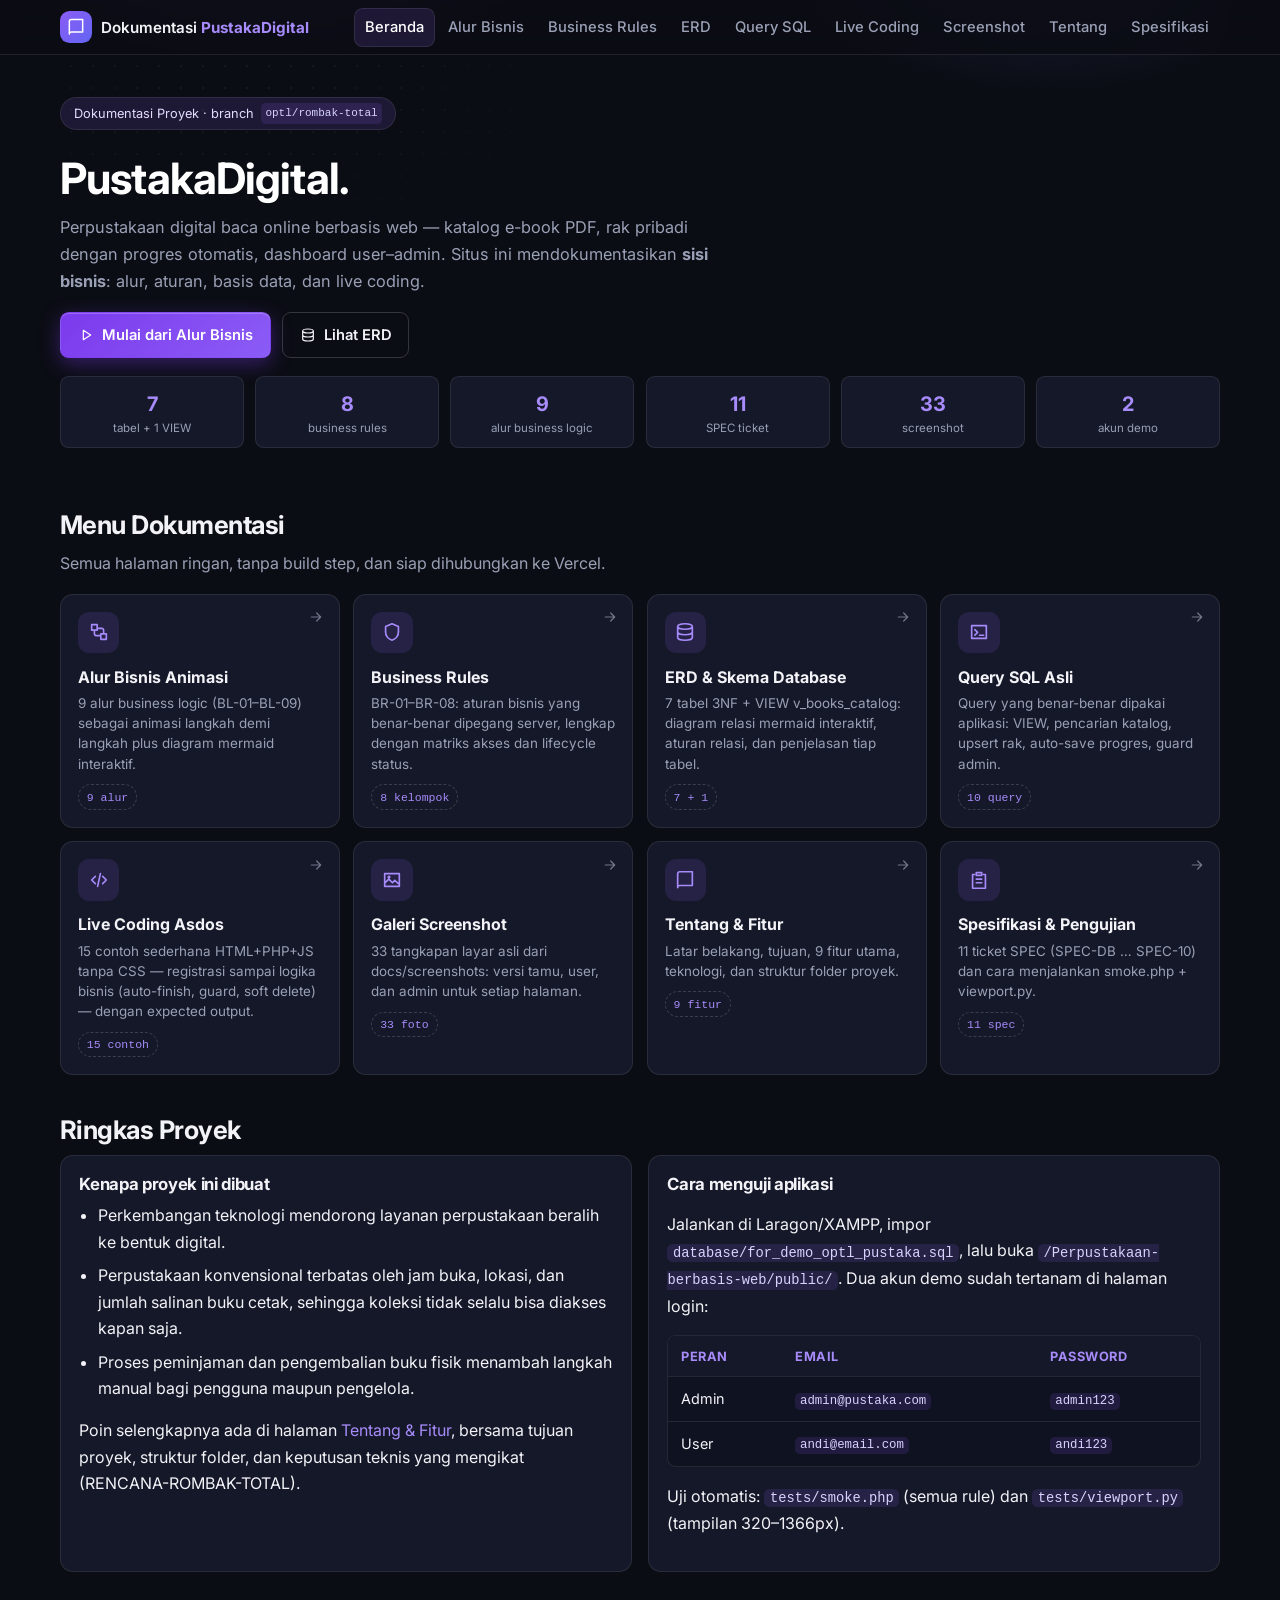
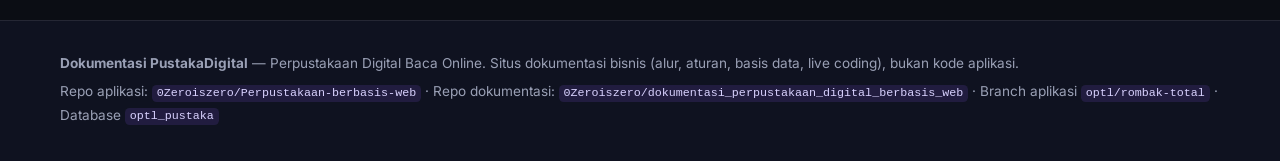
==== commit 2b6a557f: "fix" ====
--- a/index.html
+++ b/index.html
@@ -29,9 +29,8 @@
   <span class="badge-soft">Dokumentasi Proyek · branch <code>optl/rombak-total</code></span>
   <h1>PustakaDigital<span class="dot">.</span></h1>
   <p class="lead">Perpustakaan digital baca online berbasis web — katalog e-book PDF, rak pribadi
-  dengan progres baca otomatis, dan dashboard user–admin. Situs ini mendokumentasikan
-  <b>sisi bisnis</b> proyek: alur kerja, aturan, basis data, dan latihan live coding untuk asdos —
-  bukan listing kode per berkas.</p>
+  dengan progres otomatis, dashboard user–admin. Situs ini mendokumentasikan <b>sisi bisnis</b>:
+  alur, aturan, basis data, dan live coding.</p>
   <div class="hero-cta">
     <a class="btn btn-primary" href="alur-bisnis.html"><svg viewBox="0 0 24 24" width="16" height="16" fill="none" stroke="currentColor" stroke-width="1.8" stroke-linecap="round" stroke-linejoin="round" aria-hidden="true"><path d="m8 5 11 7-11 7z"/></svg> Mulai dari Alur Bisnis</a>
     <a class="btn btn-outline" href="erd.html"><svg viewBox="0 0 24 24" width="16" height="16" fill="none" stroke="currentColor" stroke-width="1.8" stroke-linecap="round" stroke-linejoin="round" aria-hidden="true"><path d="M12 3c4.4 0 8 1.3 8 3s-3.6 3-8 3-8-1.3-8-3 3.6-3 8-3zM4 6v12c0 1.7 3.6 3 8 3s8-1.3 8-3V6M4 12c0 1.7 3.6 3 8 3s8-1.3 8-3"/></svg> Lihat ERD</a>
@@ -41,8 +40,8 @@
 
 <section class="sec" id="menu">
   <h2>Menu Dokumentasi</h2>
-  <p class="lead">Pilih satu kotak untuk membuka bagian dokumentasi. Semua halaman ringan, tanpa build step, dan siap dihubungkan ke Vercel.</p>
-  <div class="menu-grid"><a class="menu-card" href="alur-bisnis.html"><span class="mc-ic"><svg viewBox="0 0 24 24" width="22" height="22" fill="none" stroke="currentColor" stroke-width="1.8" stroke-linecap="round" stroke-linejoin="round" aria-hidden="true"><path d="M4 4h6v6H4zM14 14h6v6h-6zM7 10v4a2 2 0 0 0 2 2h5M17 14v-4a2 2 0 0 0-2-2h-5"/></svg></span><span class="mc-tx"><b>Alur Bisnis Animasi</b><small>9 alur business logic (BL-01–BL-09) sebagai animasi langkah demi langkah plus diagram mermaid interaktif.</small></span><span class="mc-badge">9 alur</span><svg viewBox="0 0 24 24" width="16" height="16" fill="none" stroke="currentColor" stroke-width="1.8" stroke-linecap="round" stroke-linejoin="round" aria-hidden="true"><path d="M5 12h14m-6-6 6 6-6 6"/></svg></a><a class="menu-card" href="business-rules.html"><span class="mc-ic"><svg viewBox="0 0 24 24" width="22" height="22" fill="none" stroke="currentColor" stroke-width="1.8" stroke-linecap="round" stroke-linejoin="round" aria-hidden="true"><path d="M12 3 5 6v6c0 4.5 3 7.5 7 9 4-1.5 7-4.5 7-9V6z"/></svg></span><span class="mc-tx"><b>Business Rules</b><small>BR-01–BR-08: aturan bisnis yang benar-benar dipegang server, lengkap dengan matriks akses dan lifecycle status.</small></span><span class="mc-badge">8 kelompok</span><svg viewBox="0 0 24 24" width="16" height="16" fill="none" stroke="currentColor" stroke-width="1.8" stroke-linecap="round" stroke-linejoin="round" aria-hidden="true"><path d="M5 12h14m-6-6 6 6-6 6"/></svg></a><a class="menu-card" href="erd.html"><span class="mc-ic"><svg viewBox="0 0 24 24" width="22" height="22" fill="none" stroke="currentColor" stroke-width="1.8" stroke-linecap="round" stroke-linejoin="round" aria-hidden="true"><path d="M12 3c4.4 0 8 1.3 8 3s-3.6 3-8 3-8-1.3-8-3 3.6-3 8-3zM4 6v12c0 1.7 3.6 3 8 3s8-1.3 8-3V6M4 12c0 1.7 3.6 3 8 3s8-1.3 8-3"/></svg></span><span class="mc-tx"><b>ERD & Skema Database</b><small>7 tabel 3NF + VIEW v_books_catalog: diagram relasi mermaid interaktif, aturan relasi, dan penjelasan tiap tabel.</small></span><span class="mc-badge">7 + 1</span><svg viewBox="0 0 24 24" width="16" height="16" fill="none" stroke="currentColor" stroke-width="1.8" stroke-linecap="round" stroke-linejoin="round" aria-hidden="true"><path d="M5 12h14m-6-6 6 6-6 6"/></svg></a><a class="menu-card" href="sql.html"><span class="mc-ic"><svg viewBox="0 0 24 24" width="22" height="22" fill="none" stroke="currentColor" stroke-width="1.8" stroke-linecap="round" stroke-linejoin="round" aria-hidden="true"><path d="M4 5h16v14H4zM7.5 9.5l3 3-3 3M12.5 15.5H17"/></svg></span><span class="mc-tx"><b>Query SQL Asli</b><small>Query yang benar-benar dipakai aplikasi: VIEW, pencarian katalog, upsert rak, auto-save progres, guard admin.</small></span><span class="mc-badge">10 query</span><svg viewBox="0 0 24 24" width="16" height="16" fill="none" stroke="currentColor" stroke-width="1.8" stroke-linecap="round" stroke-linejoin="round" aria-hidden="true"><path d="M5 12h14m-6-6 6 6-6 6"/></svg></a><a class="menu-card" href="live-coding.html"><span class="mc-ic"><svg viewBox="0 0 24 24" width="22" height="22" fill="none" stroke="currentColor" stroke-width="1.8" stroke-linecap="round" stroke-linejoin="round" aria-hidden="true"><path d="m8 8-4 4 4 4M16 8l4 4-4 4M13.5 5l-3 14"/></svg></span><span class="mc-tx"><b>Live Coding Asdos</b><small>8 snippet sederhana HTML+PHP+JS tanpa CSS — registrasi, login, katalog, rak, progres, reset, stream, logout — dengan expected output.</small></span><span class="mc-badge">8 snippet</span><svg viewBox="0 0 24 24" width="16" height="16" fill="none" stroke="currentColor" stroke-width="1.8" stroke-linecap="round" stroke-linejoin="round" aria-hidden="true"><path d="M5 12h14m-6-6 6 6-6 6"/></svg></a><a class="menu-card" href="screenshots.html"><span class="mc-ic"><svg viewBox="0 0 24 24" width="22" height="22" fill="none" stroke="currentColor" stroke-width="1.8" stroke-linecap="round" stroke-linejoin="round" aria-hidden="true"><path d="M4 5h16v14H4zM4 15.5 8.5 11l4 4 2.5-2.5L19 16M9.5 8.8a.8.8 0 1 1-1.6 0 .8.8 0 0 1 1.6 0z"/></svg></span><span class="mc-tx"><b>Galeri Screenshot</b><small>33 tangkapan layar asli dari docs/screenshots: versi tamu, user, dan admin untuk setiap halaman.</small></span><span class="mc-badge">33 foto</span><svg viewBox="0 0 24 24" width="16" height="16" fill="none" stroke="currentColor" stroke-width="1.8" stroke-linecap="round" stroke-linejoin="round" aria-hidden="true"><path d="M5 12h14m-6-6 6 6-6 6"/></svg></a><a class="menu-card" href="tentang.html"><span class="mc-ic"><svg viewBox="0 0 24 24" width="22" height="22" fill="none" stroke="currentColor" stroke-width="1.8" stroke-linecap="round" stroke-linejoin="round" aria-hidden="true"><path d="M4 5.5A2.5 2.5 0 0 1 6.5 3H20v15H6.5A2.5 2.5 0 0 0 4 20.5zM20 18H6.5A2.5 2.5 0 0 0 4 20.5"/></svg></span><span class="mc-tx"><b>Tentang & Fitur</b><small>Latar belakang, tujuan, 9 fitur utama, teknologi, dan struktur folder proyek.</small></span><span class="mc-badge">9 fitur</span><svg viewBox="0 0 24 24" width="16" height="16" fill="none" stroke="currentColor" stroke-width="1.8" stroke-linecap="round" stroke-linejoin="round" aria-hidden="true"><path d="M5 12h14m-6-6 6 6-6 6"/></svg></a><a class="menu-card" href="spesifikasi.html"><span class="mc-ic"><svg viewBox="0 0 24 24" width="22" height="22" fill="none" stroke="currentColor" stroke-width="1.8" stroke-linecap="round" stroke-linejoin="round" aria-hidden="true"><path d="M9 4h6v3H9zM7 6H5v15h14V6h-2M9 11h6M9 15h6"/></svg></span><span class="mc-tx"><b>Spesifikasi & Pengujian</b><small>11 ticket SPEC (SPEC-DB … SPEC-10) dan cara menjalankan smoke.php + viewport.py.</small></span><span class="mc-badge">11 spec</span><svg viewBox="0 0 24 24" width="16" height="16" fill="none" stroke="currentColor" stroke-width="1.8" stroke-linecap="round" stroke-linejoin="round" aria-hidden="true"><path d="M5 12h14m-6-6 6 6-6 6"/></svg></a></div>
+  <p class="lead">Semua halaman ringan, tanpa build step, dan siap dihubungkan ke Vercel.</p>
+  <div class="menu-grid"><a class="menu-card" href="alur-bisnis.html"><span class="mc-ic"><svg viewBox="0 0 24 24" width="22" height="22" fill="none" stroke="currentColor" stroke-width="1.8" stroke-linecap="round" stroke-linejoin="round" aria-hidden="true"><path d="M4 4h6v6H4zM14 14h6v6h-6zM7 10v4a2 2 0 0 0 2 2h5M17 14v-4a2 2 0 0 0-2-2h-5"/></svg></span><span class="mc-tx"><b>Alur Bisnis Animasi</b><small>9 alur business logic (BL-01–BL-09) sebagai animasi langkah demi langkah plus diagram mermaid interaktif.</small></span><span class="mc-badge">9 alur</span><svg viewBox="0 0 24 24" width="16" height="16" fill="none" stroke="currentColor" stroke-width="1.8" stroke-linecap="round" stroke-linejoin="round" aria-hidden="true"><path d="M5 12h14m-6-6 6 6-6 6"/></svg></a><a class="menu-card" href="business-rules.html"><span class="mc-ic"><svg viewBox="0 0 24 24" width="22" height="22" fill="none" stroke="currentColor" stroke-width="1.8" stroke-linecap="round" stroke-linejoin="round" aria-hidden="true"><path d="M12 3 5 6v6c0 4.5 3 7.5 7 9 4-1.5 7-4.5 7-9V6z"/></svg></span><span class="mc-tx"><b>Business Rules</b><small>BR-01–BR-08: aturan bisnis yang benar-benar dipegang server, lengkap dengan matriks akses dan lifecycle status.</small></span><span class="mc-badge">8 kelompok</span><svg viewBox="0 0 24 24" width="16" height="16" fill="none" stroke="currentColor" stroke-width="1.8" stroke-linecap="round" stroke-linejoin="round" aria-hidden="true"><path d="M5 12h14m-6-6 6 6-6 6"/></svg></a><a class="menu-card" href="erd.html"><span class="mc-ic"><svg viewBox="0 0 24 24" width="22" height="22" fill="none" stroke="currentColor" stroke-width="1.8" stroke-linecap="round" stroke-linejoin="round" aria-hidden="true"><path d="M12 3c4.4 0 8 1.3 8 3s-3.6 3-8 3-8-1.3-8-3 3.6-3 8-3zM4 6v12c0 1.7 3.6 3 8 3s8-1.3 8-3V6M4 12c0 1.7 3.6 3 8 3s8-1.3 8-3"/></svg></span><span class="mc-tx"><b>ERD & Skema Database</b><small>7 tabel 3NF + VIEW v_books_catalog: diagram relasi mermaid interaktif, aturan relasi, dan penjelasan tiap tabel.</small></span><span class="mc-badge">7 + 1</span><svg viewBox="0 0 24 24" width="16" height="16" fill="none" stroke="currentColor" stroke-width="1.8" stroke-linecap="round" stroke-linejoin="round" aria-hidden="true"><path d="M5 12h14m-6-6 6 6-6 6"/></svg></a><a class="menu-card" href="sql.html"><span class="mc-ic"><svg viewBox="0 0 24 24" width="22" height="22" fill="none" stroke="currentColor" stroke-width="1.8" stroke-linecap="round" stroke-linejoin="round" aria-hidden="true"><path d="M4 5h16v14H4zM7.5 9.5l3 3-3 3M12.5 15.5H17"/></svg></span><span class="mc-tx"><b>Query SQL Asli</b><small>Query yang benar-benar dipakai aplikasi: VIEW, pencarian katalog, upsert rak, auto-save progres, guard admin.</small></span><span class="mc-badge">10 query</span><svg viewBox="0 0 24 24" width="16" height="16" fill="none" stroke="currentColor" stroke-width="1.8" stroke-linecap="round" stroke-linejoin="round" aria-hidden="true"><path d="M5 12h14m-6-6 6 6-6 6"/></svg></a><a class="menu-card" href="live-coding.html"><span class="mc-ic"><svg viewBox="0 0 24 24" width="22" height="22" fill="none" stroke="currentColor" stroke-width="1.8" stroke-linecap="round" stroke-linejoin="round" aria-hidden="true"><path d="m8 8-4 4 4 4M16 8l4 4-4 4M13.5 5l-3 14"/></svg></span><span class="mc-tx"><b>Live Coding Asdos</b><small>15 contoh sederhana HTML+PHP+JS tanpa CSS — registrasi sampai logika bisnis (auto-finish, guard, soft delete) — dengan expected output.</small></span><span class="mc-badge">15 contoh</span><svg viewBox="0 0 24 24" width="16" height="16" fill="none" stroke="currentColor" stroke-width="1.8" stroke-linecap="round" stroke-linejoin="round" aria-hidden="true"><path d="M5 12h14m-6-6 6 6-6 6"/></svg></a><a class="menu-card" href="screenshots.html"><span class="mc-ic"><svg viewBox="0 0 24 24" width="22" height="22" fill="none" stroke="currentColor" stroke-width="1.8" stroke-linecap="round" stroke-linejoin="round" aria-hidden="true"><path d="M4 5h16v14H4zM4 15.5 8.5 11l4 4 2.5-2.5L19 16M9.5 8.8a.8.8 0 1 1-1.6 0 .8.8 0 0 1 1.6 0z"/></svg></span><span class="mc-tx"><b>Galeri Screenshot</b><small>33 tangkapan layar asli dari docs/screenshots: versi tamu, user, dan admin untuk setiap halaman.</small></span><span class="mc-badge">33 foto</span><svg viewBox="0 0 24 24" width="16" height="16" fill="none" stroke="currentColor" stroke-width="1.8" stroke-linecap="round" stroke-linejoin="round" aria-hidden="true"><path d="M5 12h14m-6-6 6 6-6 6"/></svg></a><a class="menu-card" href="tentang.html"><span class="mc-ic"><svg viewBox="0 0 24 24" width="22" height="22" fill="none" stroke="currentColor" stroke-width="1.8" stroke-linecap="round" stroke-linejoin="round" aria-hidden="true"><path d="M4 5.5A2.5 2.5 0 0 1 6.5 3H20v15H6.5A2.5 2.5 0 0 0 4 20.5zM20 18H6.5A2.5 2.5 0 0 0 4 20.5"/></svg></span><span class="mc-tx"><b>Tentang & Fitur</b><small>Latar belakang, tujuan, 9 fitur utama, teknologi, dan struktur folder proyek.</small></span><span class="mc-badge">9 fitur</span><svg viewBox="0 0 24 24" width="16" height="16" fill="none" stroke="currentColor" stroke-width="1.8" stroke-linecap="round" stroke-linejoin="round" aria-hidden="true"><path d="M5 12h14m-6-6 6 6-6 6"/></svg></a><a class="menu-card" href="spesifikasi.html"><span class="mc-ic"><svg viewBox="0 0 24 24" width="22" height="22" fill="none" stroke="currentColor" stroke-width="1.8" stroke-linecap="round" stroke-linejoin="round" aria-hidden="true"><path d="M9 4h6v3H9zM7 6H5v15h14V6h-2M9 11h6M9 15h6"/></svg></span><span class="mc-tx"><b>Spesifikasi & Pengujian</b><small>11 ticket SPEC (SPEC-DB … SPEC-10) dan cara menjalankan smoke.php + viewport.py.</small></span><span class="mc-badge">11 spec</span><svg viewBox="0 0 24 24" width="16" height="16" fill="none" stroke="currentColor" stroke-width="1.8" stroke-linecap="round" stroke-linejoin="round" aria-hidden="true"><path d="M5 12h14m-6-6 6 6-6 6"/></svg></a></div>
 </section>
 
 <section class="sec" id="ringkas">
--- a/assets/style.css
+++ b/assets/style.css
@@ -22,6 +22,7 @@
 a:hover{text-decoration:underline}
 code{font-family:var(--mono);font-size:.86em;background:var(--primary-soft);
   color:#d9d2ff;padding:.12em .4em;border-radius:.4em;word-break:break-word}
+.stat code{word-break:normal;overflow-wrap:normal}
 pre>code{background:none;padding:0;word-break:normal}
 h1,h2,h3{line-height:1.25;letter-spacing:-.02em}
 h1{font-size:clamp(1.7rem,6.5vw,2.7rem);margin:.2em 0}
@@ -71,8 +72,12 @@
   background:var(--primary-soft);border:1px solid var(--border);padding:.3rem .8rem;
   border-radius:999px;margin-bottom:.8rem}
 .dot{color:var(--primary)}
-.lead{color:var(--muted);max-width:62ch;margin:.3em 0 .9em}
+.lead{color:var(--muted);max-width:68ch;margin:.3em 0 .9em}
 .hero .lead{font-size:1.02rem}
+/* clean-UI (Swiss/minimal): ukuran baris panjang terkendali + ritme section */
+.page-head .lead{max-width:66ch}
+main p{max-width:72ch}
+main .card p,main .term p,main .foot p{max-width:none}
 .hero-cta{display:flex;flex-wrap:wrap;gap:.7rem;margin:1.1rem 0 .4rem}
 
 /* ---------- buttons & chips ---------- */
@@ -243,8 +248,19 @@
 .acc summary::-webkit-details-marker{display:none}
 .acc summary>svg{margin-left:auto;transition:transform .25s;color:var(--muted)}
 .acc[open] summary>svg{transform:rotate(180deg)}
-.acc-n{margin-left:auto;margin-right:.4rem;font-size:.75rem;color:var(--muted);
-  border:1px solid var(--border);border-radius:999px;padding:.1rem .55rem}
+/* badge bulat bernomor — angka saja (permintaan desain) */
+.n-dot{flex:none;margin-left:auto;margin-right:.4rem;min-width:1.75rem;height:1.75rem;
+  display:inline-grid;place-items:center;border-radius:50%;
+  background:var(--primary-soft);border:1px solid var(--primary);color:#d9d2ff;
+  font-weight:700;font-size:.82rem;font-variant-numeric:tabular-nums}
+.sr-only{position:absolute;width:1px;height:1px;padding:0;margin:-1px;overflow:hidden;
+  clip:rect(0,0,0,0);white-space:nowrap;border-width:0}
+.inti-list{list-style:none;margin:0;padding:0;display:grid;gap:.55rem;counter-reset:inti}
+.inti-list li{display:flex;align-items:flex-start;gap:.75rem;background:var(--card);
+  border:1px solid var(--border);border-radius:var(--radius-sm);padding:.7rem .9rem;
+  font-size:.95rem;color:var(--fg)}
+.inti-list .n-dot{margin:0}
+.inti-list li:hover{border-color:var(--border2)}
 .acc[open] summary{border-bottom:1px solid var(--border);background:var(--bg2)}
 .acc-body{padding:.5rem 1rem 1rem}
 .rule-list{list-style:none;margin:0;padding:0}
